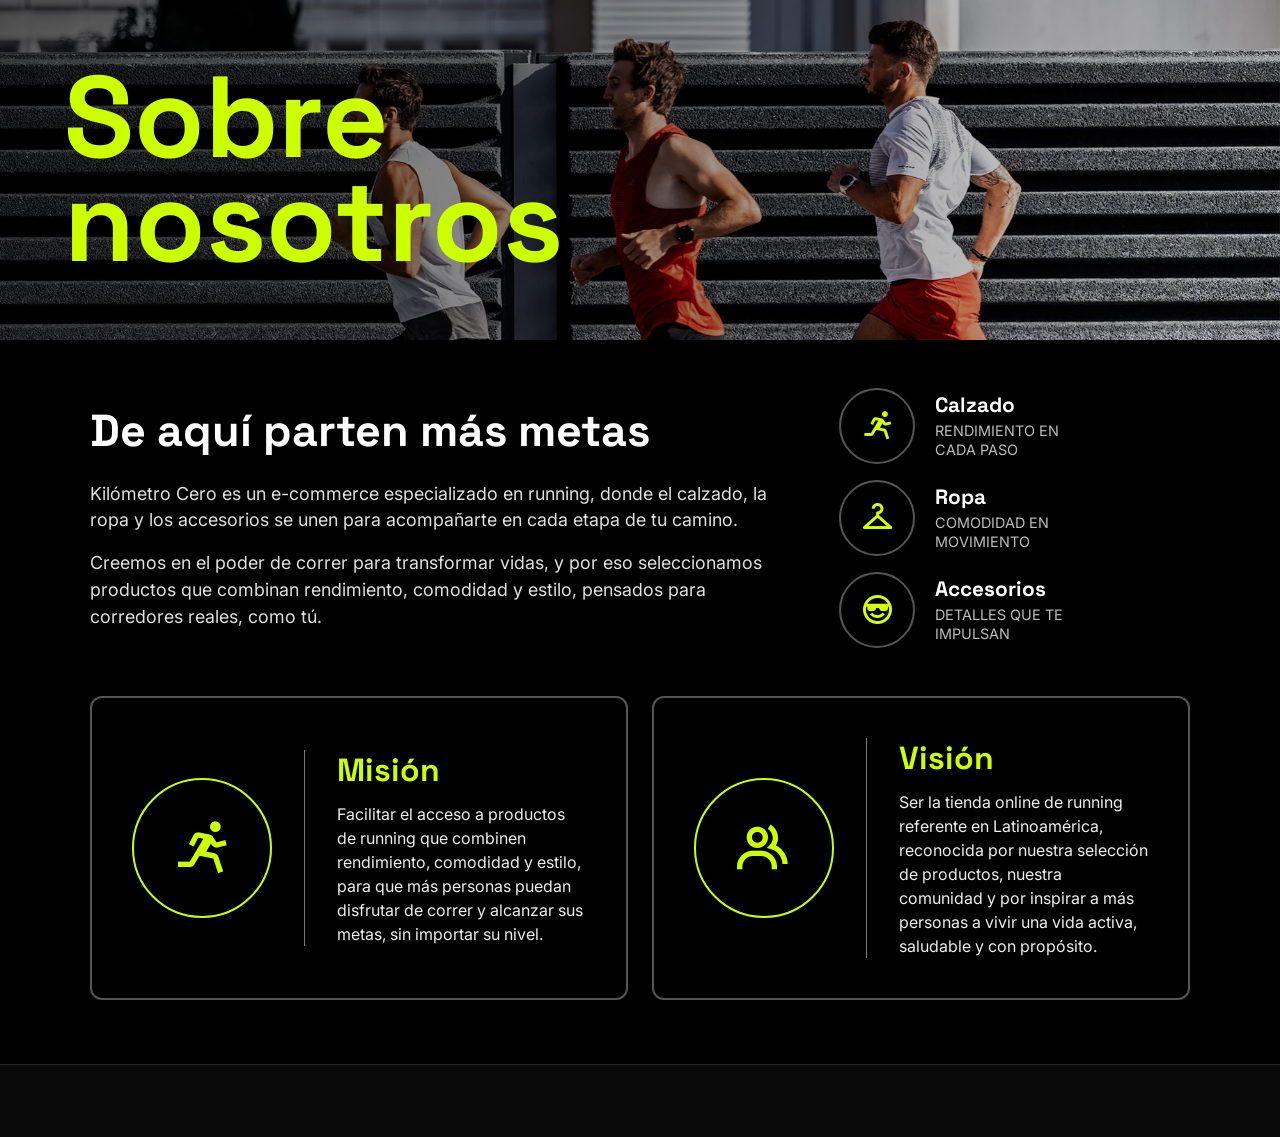
==== about.html @ 87c7871a "feat: implement responsive about page" ====
<!DOCTYPE html>
<html lang="es">

<head>
    <meta charset="UTF-8">
    <meta name="viewport" content="width=device-width, initial-scale=1.0">

    <title>Sobre nosotros | Kilómetro Cero</title>

    <!-- Estilos globales -->
    <link rel="stylesheet" href="./css/style.css">

    <!-- Boxicons -->
    <link href="https://unpkg.com/boxicons@2.1.4/css/boxicons.min.css" rel="stylesheet">
</head>

<body>

    <!-- Header -->
    <header id="header"></header>

    <!-- Contenido principal -->
    <main>

        <!-- About -->
        <div id="about-container"></div>

    </main>

    <!-- Footer -->
    <footer></footer>

    <!-- JavaScript -->
    <script type="module" src="./js/main.js"></script>

</body>

</html>
---- css/style.css ----
/* ==========================================
   KILÓMETRO CERO - ESTILOS GLOBALES
   ========================================== */

/* Tipografías */
@import url('https://fonts.googleapis.com/css2?family=Inter:wght@400;500;600&family=Space+Grotesk:wght@700&display=swap');

/* Componentes */
@import url("./components/cardsSlider.css");
@import url("./components/header.css");
@import url("./components/footer.css");
@import url("./components/hero.css");
@import url("./components/about.css");

/* ==========================================
   RESET CSS
   ========================================== */

* {
  padding: 0;
  margin: 0;
  box-sizing: border-box;
}

/* ==========================================
   VARIABLES GLOBALES
   ========================================== */

:root {
  /* Tipografías */
  --font-heading: 'Space Grotesk', sans-serif;
  --font-body: 'Inter', sans-serif;

  /* Colores */
  --color-bg: #0a0a0a;
  --color-text: #ffffff;
  --color-muted: #cfcfcf;
  --color-accent: #d7ff00;
  --color-light: #f5f5f5;
}
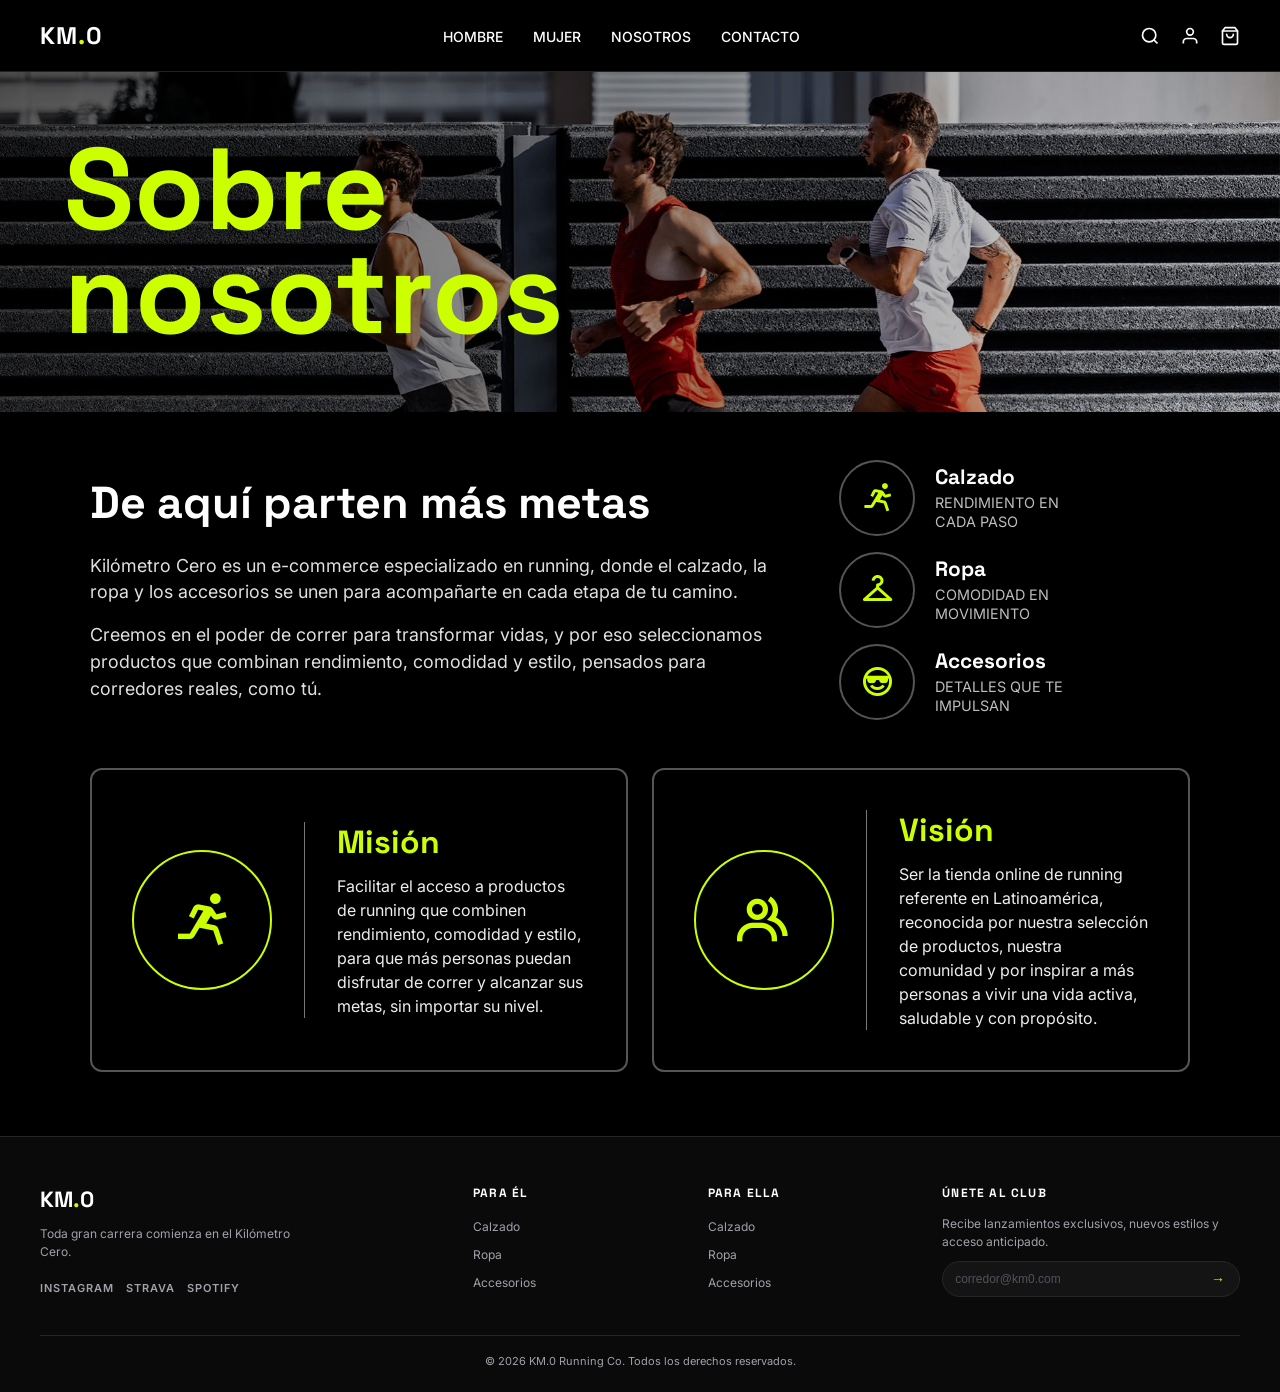
==== commit 6eadeb60: "Agregar footer a pagina about" ====
--- a/about.html
+++ b/about.html
@@ -28,7 +28,7 @@
     </main>
 
     <!-- Footer -->
-    <footer></footer>
+    <footer id="footer"></footer>
 
     <!-- JavaScript -->
     <script type="module" src="./js/main.js"></script>
--- a/css/style.css
+++ b/css/style.css
@@ -6,18 +6,28 @@
 /* Tipografías */
 @import url('https://fonts.googleapis.com/css2?family=Inter:wght@400;500;600&family=Space+Grotesk:wght@700&display=swap');
 
-/* Componentes */
-@import url("./components/cardsSlider.css");
-@import url("./components/header.css");
-@import url("./components/footer.css");
-@import url("./components/hero.css");
-@import url("./components/about.css");
+/* ==========================================
+   COMPONENTES
+   ========================================== */
+
+@import url('./components/header.css');
+@import url('./components/footer.css');
+@import url('./components/hero.css');
+@import url('./components/about.css');
+@import url('./components/cardsSlider.css');
+@import url('./components/categorias.css');
+@import url('./components/tabsSlider.css');
+@import url('./components/productGrid.css');
+@import url('./components/contact.css');
+
 
 /* ==========================================
    RESET CSS
    ========================================== */
 
-* {
+*,
+*::before,
+*::after {
   padding: 0;
   margin: 0;
   box-sizing: border-box;
@@ -36,6 +46,23 @@
   --color-bg: #0a0a0a;
   --color-text: #ffffff;
   --color-muted: #cfcfcf;
-  --color-accent: #d7ff00;
+  --color-accent: #ccff00;
   --color-light: #f5f5f5;
 }
+
+/* ==========================================
+   BASE
+   ========================================== */
+
+body {
+  font-family: var(--font-body);
+  background-color: var(--color-bg);
+  color: var(--color-text);
+}
+
+/* Contenedor compartido */
+.max-container {
+  width: 90%;
+  max-width: 1800px;
+  margin: 0 auto;
+}
